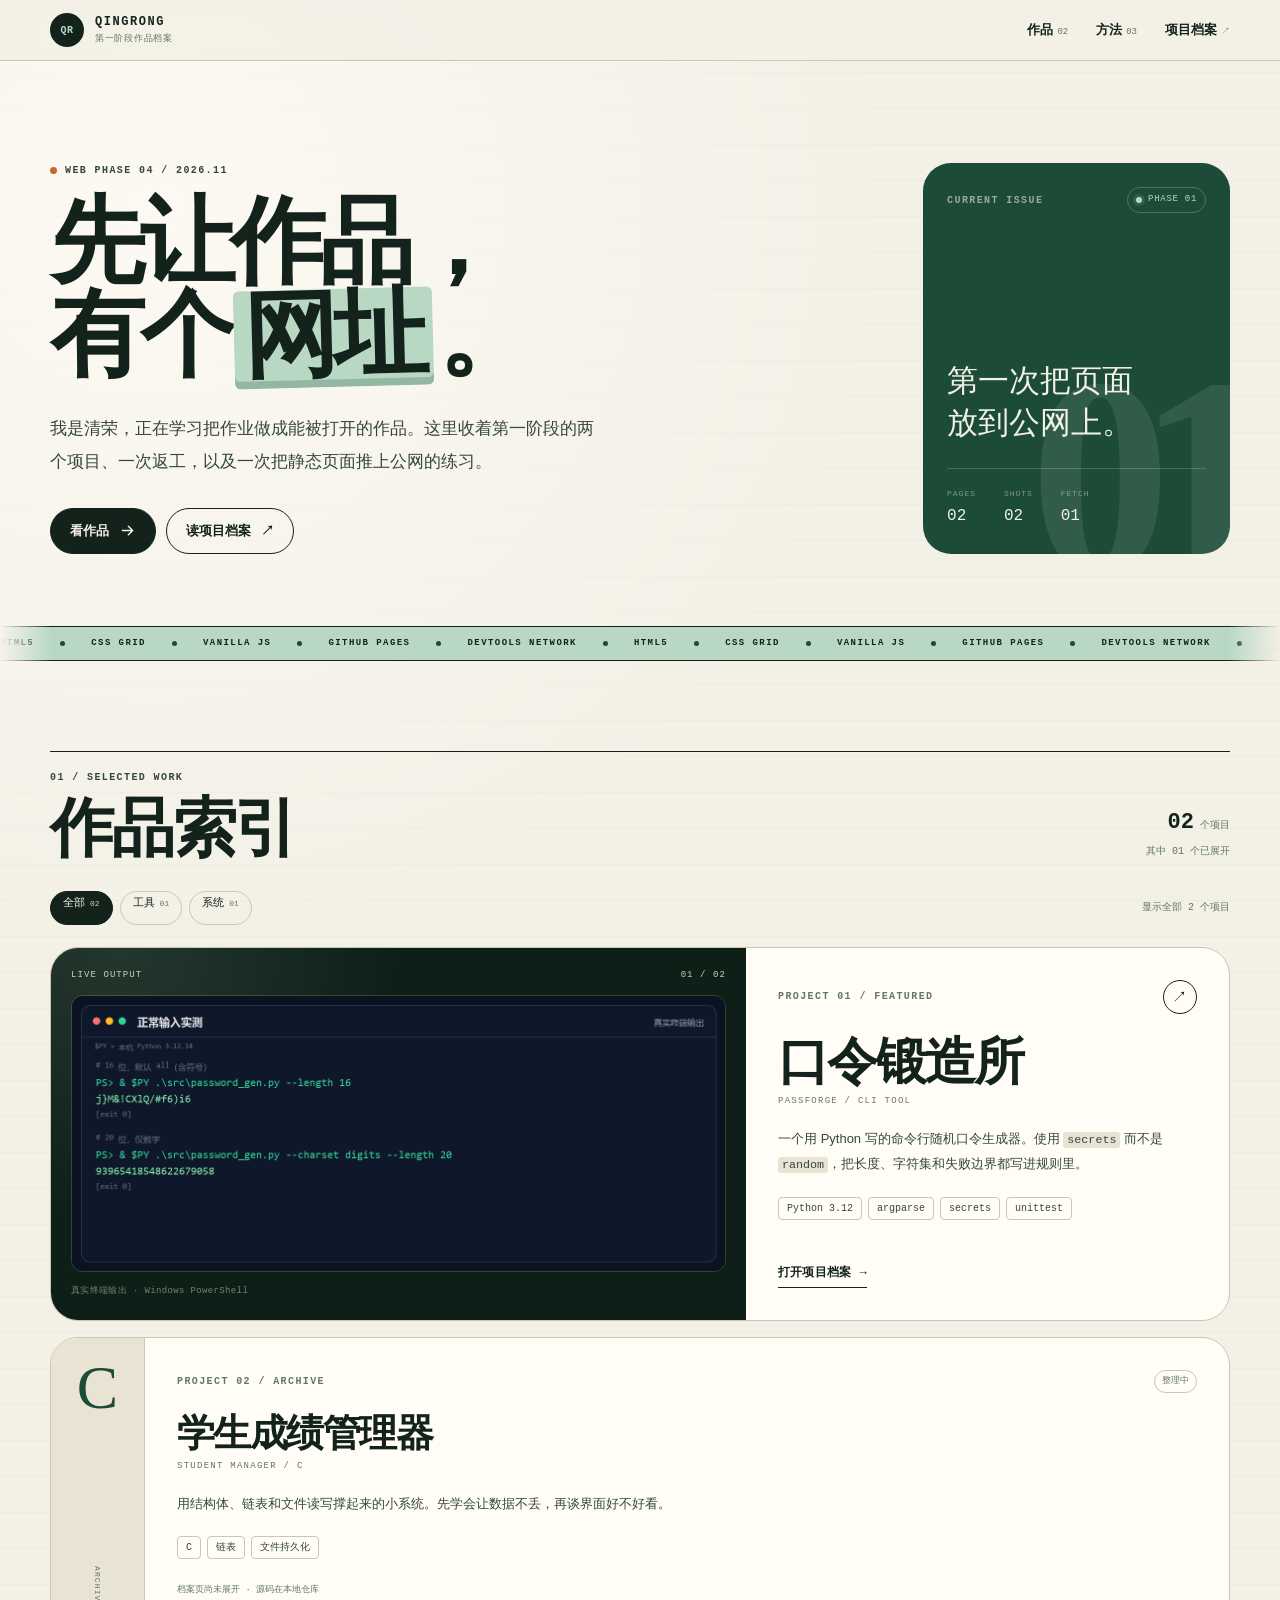
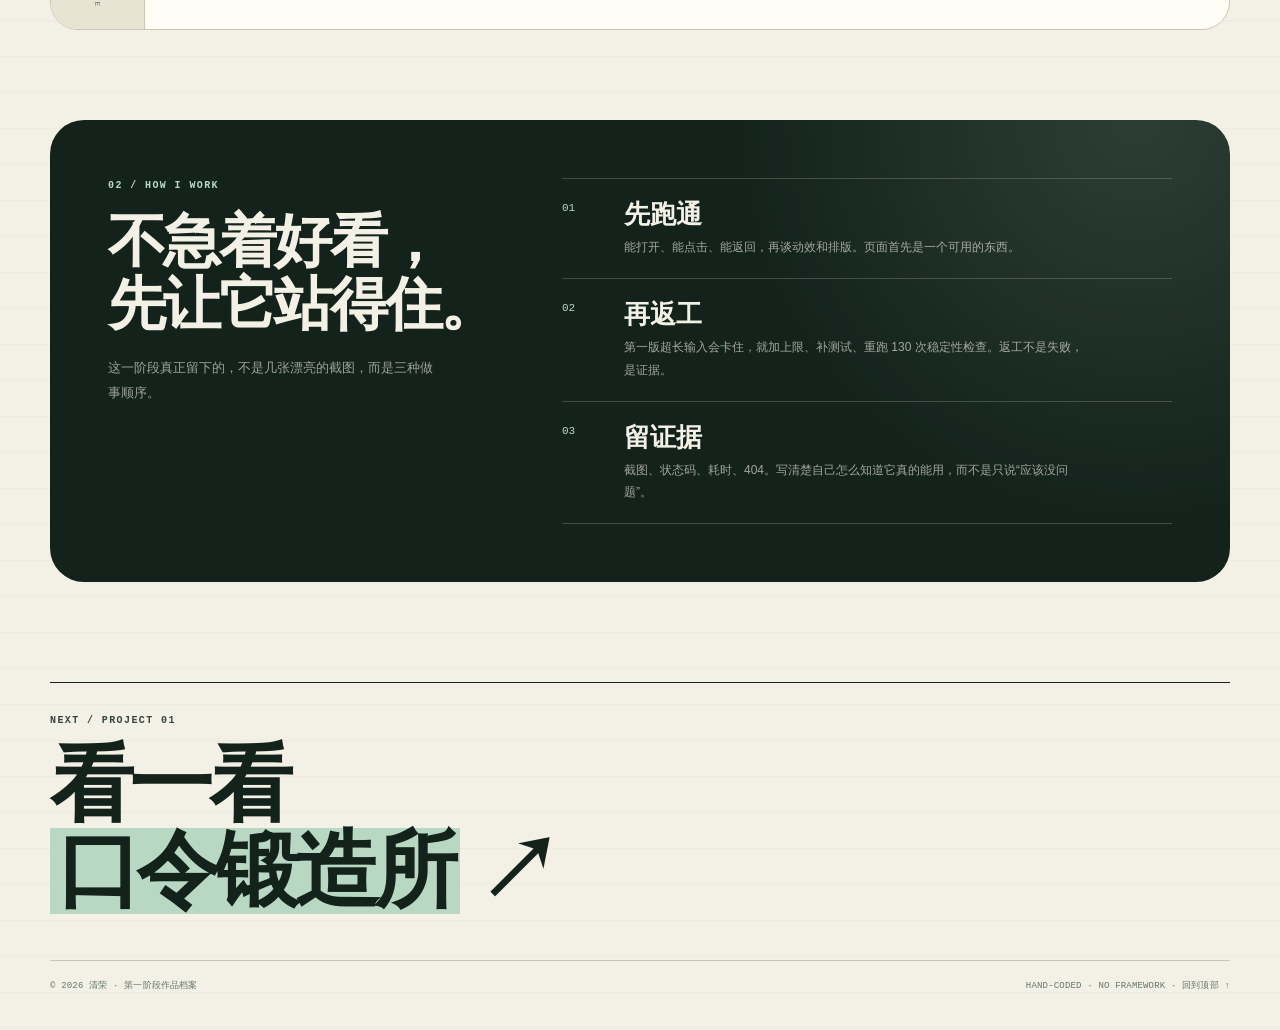
==== index.html @ 59e527c9 "feat: phase 04 static portfolio" ====
<!doctype html>
<html lang="zh-CN">
<head>
  <meta charset="utf-8">
  <meta name="viewport" content="width=device-width, initial-scale=1">
  <title>清荣 · 第一阶段作品档案</title>
  <meta name="description" content="清荣的第一阶段作品档案：命令行口令工具与 C 语言学生成绩管理器，以及一次把静态页面推上公网的练习。">
  <meta name="theme-color" content="#f3f0e6">
  <link rel="icon" href="assets/favicon.svg" type="image/svg+xml">
  <link rel="stylesheet" href="css/style.css">
</head>
<body>
  <a class="skip-link" href="#main">跳到主要内容</a>

  <header class="site-header">
    <div class="header-inner">
      <a class="brand" href="index.html" aria-label="清荣作品档案首页">
        <span class="brand__mark" aria-hidden="true">QR</span>
        <span class="brand__text">
          <strong>QINGRONG</strong>
          <small>第一阶段作品档案</small>
        </span>
      </a>
      <nav class="site-nav" aria-label="主导航">
        <a href="#work">作品 <span>02</span></a>
        <a href="#method">方法 <span>03</span></a>
        <a href="project.html">项目档案 <span aria-hidden="true">↗</span></a>
      </nav>
    </div>
  </header>

  <main id="main">
    <section class="hero" aria-labelledby="hero-title">
      <div class="hero__copy">
        <p class="kicker"><span class="kicker__dot" aria-hidden="true"></span>WEB PHASE 04 / 2026.11</p>
        <h1 id="hero-title">先让作品，<br>有个<span class="mark">网址</span>。</h1>
        <p class="hero__lede">我是清荣，正在学习把作业做成能被打开的作品。这里收着第一阶段的两个项目、一次返工，以及一次把静态页面推上公网的练习。</p>
        <div class="hero__actions">
          <a class="button button--primary" href="#work">
            看作品
            <svg viewBox="0 0 20 20" aria-hidden="true"><path d="M4 10h11M11 5l5 5-5 5"/></svg>
          </a>
          <a class="button button--ghost" href="project.html">读项目档案 <span aria-hidden="true">↗</span></a>
        </div>
      </div>

      <aside class="issue-card" aria-label="本期档案信息">
        <div class="issue-card__top">
          <span class="mono-label">CURRENT ISSUE</span>
          <span class="status-pill"><span class="status-pill__dot" aria-hidden="true"></span>PHASE 01</span>
        </div>
        <p class="issue-card__number" aria-hidden="true">01</p>
        <div class="issue-card__bottom">
          <p>第一次把页面<br>放到公网上。</p>
          <dl class="issue-card__meta">
            <div><dt>PAGES</dt><dd>02</dd></div>
            <div><dt>SHOTS</dt><dd>02</dd></div>
            <div><dt>FETCH</dt><dd>01</dd></div>
          </dl>
        </div>
      </aside>
    </section>

    <div class="ticker" aria-hidden="true">
      <div class="ticker__track">
        <span>HTML5</span><i></i><span>CSS GRID</span><i></i><span>VANILLA JS</span><i></i><span>GITHUB PAGES</span><i></i><span>DEVTOOLS NETWORK</span><i></i>
        <span>HTML5</span><i></i><span>CSS GRID</span><i></i><span>VANILLA JS</span><i></i><span>GITHUB PAGES</span><i></i><span>DEVTOOLS NETWORK</span><i></i>
      </div>
    </div>

    <section class="section work" id="work" aria-labelledby="work-title">
      <div class="section-head">
        <div>
          <p class="kicker">01 / SELECTED WORK</p>
          <h2 id="work-title">作品索引</h2>
        </div>
        <p class="section-head__note"><span data-visible-count>02</span> 个项目<br>其中 01 个已展开</p>
      </div>

      <div class="filter-bar" role="group" aria-label="按项目类型筛选">
        <button class="filter-btn" type="button" data-filter="all" aria-pressed="true">全部 <span>02</span></button>
        <button class="filter-btn" type="button" data-filter="tool" aria-pressed="false">工具 <span>01</span></button>
        <button class="filter-btn" type="button" data-filter="system" aria-pressed="false">系统 <span>01</span></button>
        <p class="filter-status" aria-live="polite" data-filter-status>显示全部 2 个项目</p>
      </div>

      <div class="work-grid" data-work-grid>
        <article class="project-card project-card--feature" data-category="tool">
          <div class="project-card__media">
            <div class="media-topline"><span>LIVE OUTPUT</span><span>01 / 02</span></div>
            <img src="assets/terminal-normal.png" width="1320" height="556" alt="口令锻造所的终端运行截图：生成 16 位含符号密码，以及 20 位纯数字密码。">
            <p class="media-caption">真实终端输出 · Windows PowerShell</p>
          </div>
          <div class="project-card__body">
            <div class="project-card__top">
              <span class="mono-label">PROJECT 01 / FEATURED</span>
              <span class="project-card__arrow" aria-hidden="true">↗</span>
            </div>
            <h3>口令锻造所</h3>
            <p class="project-card__en">PASSFORGE / CLI TOOL</p>
            <p class="project-card__desc">一个用 Python 写的命令行随机口令生成器。使用 <code>secrets</code> 而不是 <code>random</code>，把长度、字符集和失败边界都写进规则里。</p>
            <ul class="tag-list" aria-label="技术栈">
              <li>Python 3.12</li><li>argparse</li><li>secrets</li><li>unittest</li>
            </ul>
            <a class="text-link" href="project.html">打开项目档案 <span aria-hidden="true">→</span></a>
          </div>
        </article>

        <article class="project-card project-card--compact" data-category="system">
          <div class="compact-mark" aria-hidden="true"><span>C</span><small>ARCHIVE</small></div>
          <div class="project-card__body">
            <div class="project-card__top">
              <span class="mono-label">PROJECT 02 / ARCHIVE</span>
              <span class="project-card__status">整理中</span>
            </div>
            <h3>学生成绩管理器</h3>
            <p class="project-card__en">STUDENT MANAGER / C</p>
            <p class="project-card__desc">用结构体、链表和文件读写撑起来的小系统。先学会让数据不丢，再谈界面好不好看。</p>
            <ul class="tag-list" aria-label="技术栈">
              <li>C</li><li>链表</li><li>文件持久化</li>
            </ul>
            <p class="project-card__footnote">档案页尚未展开 · 源码在本地仓库</p>
          </div>
        </article>
      </div>
    </section>

    <section class="method" id="method" aria-labelledby="method-title">
      <div class="method__head">
        <p class="kicker kicker--light">02 / HOW I WORK</p>
        <h2 id="method-title">不急着好看，<br>先让它站得住。</h2>
        <p>这一阶段真正留下的，不是几张漂亮的截图，而是三种做事顺序。</p>
      </div>
      <ol class="method-list">
        <li>
          <span class="method-list__num">01</span>
          <div>
            <h3>先跑通</h3>
            <p>能打开、能点击、能返回，再谈动效和排版。页面首先是一个可用的东西。</p>
          </div>
        </li>
        <li>
          <span class="method-list__num">02</span>
          <div>
            <h3>再返工</h3>
            <p>第一版超长输入会卡住，就加上限、补测试、重跑 130 次稳定性检查。返工不是失败，是证据。</p>
          </div>
        </li>
        <li>
          <span class="method-list__num">03</span>
          <div>
            <h3>留证据</h3>
            <p>截图、状态码、耗时、404。写清楚自己怎么知道它真的能用，而不是只说“应该没问题”。</p>
          </div>
        </li>
      </ol>
    </section>
  </main>

  <footer class="site-footer">
    <div class="site-footer__cta">
      <p class="kicker">NEXT / PROJECT 01</p>
      <a href="project.html">看一看<br><span>口令锻造所</span> <span aria-hidden="true">↗</span></a>
    </div>
    <div class="site-footer__bottom">
      <p>© <span data-year>2026</span> 清荣 · 第一阶段作品档案</p>
      <p class="site-footer__meta">HAND-CODED · NO FRAMEWORK · <a href="#main">回到顶部 ↑</a></p>
    </div>
  </footer>

  <noscript>
    <p class="noscript-note">这个页面不需要 JavaScript 也能阅读；筛选和复制按钮需要开启 JavaScript。</p>
  </noscript>
  <script src="js/main.js" defer></script>
</body>
</html>
---- css/style.css ----
/* =========================================================
   QINGRONG / PHASE 01
   Hand-written CSS. No framework, no build step.
   ========================================================= */

:root {
  --paper: #f3f0e6;
  --paper-deep: #e8e3d2;
  --white: #fffdf6;
  --ink: #13231c;
  --ink-soft: #35473d;
  --muted: #63766a;
  --line: #cbc6b3;
  --line-dark: #9ea998;
  --green: #1c4b38;
  --mint: #b9d8c4;
  --mint-soft: #dceade;
  --orange: #c96535;
  --font-sans: "Microsoft YaHei", "PingFang SC", "Noto Sans SC", "Hiragino Sans GB", sans-serif;
  --font-serif: "Songti SC", "STSong", "Noto Serif SC", "SimSun", serif;
  --font-mono: "Cascadia Code", "SFMono-Regular", "Consolas", "Liberation Mono", monospace;
  --max: 1180px;
  --gutter: clamp(16px, 4vw, 28px);
  --radius-lg: 28px;
  --radius-md: 18px;
  --ease: cubic-bezier(.2, .7, .2, 1);
}

*,
*::before,
*::after {
  box-sizing: border-box;
}

html {
  scroll-behavior: smooth;
  scroll-padding-top: 90px;
}

body {
  margin: 0;
  background-color: var(--paper);
  background-image:
    radial-gradient(circle at 12% 8%, rgba(255, 253, 246, .72), transparent 28%),
    linear-gradient(rgba(19, 35, 28, .025) 1px, transparent 1px);
  background-size: auto, 100% 36px;
  color: var(--ink);
  font-family: var(--font-sans);
  font-size: 16px;
  line-height: 1.7;
  overflow-x: clip;
  -webkit-font-smoothing: antialiased;
}

body::selection {
  background: var(--mint);
  color: var(--ink);
}

::selection {
  background: var(--mint);
  color: var(--ink);
}

img {
  display: block;
  max-width: 100%;
  height: auto;
}

a {
  color: inherit;
}

button,
input {
  font: inherit;
}

button {
  color: inherit;
}

h1,
h2,
h3,
p {
  margin-top: 0;
}

code,
pre {
  font-family: var(--font-mono);
}

[hidden] {
  display: none !important;
}

:focus-visible {
  outline: 3px solid var(--orange);
  outline-offset: 3px;
}

.skip-link {
  position: fixed;
  top: 12px;
  left: 12px;
  z-index: 100;
  padding: 9px 14px;
  border-radius: 999px;
  background: var(--ink);
  color: var(--paper);
  font-family: var(--font-mono);
  font-size: 12px;
  text-decoration: none;
  transform: translateY(-160%);
  transition: transform .2s var(--ease);
}

.skip-link:focus {
  transform: translateY(0);
}

/* ---------- shared ---------- */

.kicker,
.mono-label {
  font-family: var(--font-mono);
  font-size: 10px;
  font-weight: 600;
  letter-spacing: .14em;
  line-height: 1.5;
  text-transform: uppercase;
}

.kicker {
  display: flex;
  align-items: center;
  gap: 8px;
  margin-bottom: 18px;
  color: var(--ink-soft);
}

.kicker__dot {
  width: 7px;
  height: 7px;
  flex: 0 0 auto;
  border-radius: 50%;
  background: var(--orange);
}

.kicker--light {
  color: var(--mint);
}

.mono-label {
  color: var(--muted);
}

.button {
  display: inline-flex;
  align-items: center;
  justify-content: center;
  gap: 10px;
  min-height: 46px;
  padding: 11px 19px;
  border: 1px solid var(--ink);
  border-radius: 999px;
  font-size: 13px;
  font-weight: 700;
  line-height: 1.2;
  text-decoration: none;
  transition: background .2s var(--ease), color .2s var(--ease), transform .2s var(--ease);
}

.button svg {
  width: 17px;
  height: 17px;
  fill: none;
  stroke: currentColor;
  stroke-width: 1.7;
  stroke-linecap: round;
  stroke-linejoin: round;
}

.button:hover {
  transform: translateY(-2px);
}

.button--primary {
  background: var(--ink);
  color: var(--paper);
}

.button--primary:hover {
  background: var(--mint);
  color: var(--ink);
}

.button--ghost {
  background: transparent;
}

.button--ghost:hover {
  background: var(--white);
}

.text-link {
  display: inline-flex;
  align-items: center;
  gap: 8px;
  width: fit-content;
  padding-bottom: 3px;
  border-bottom: 1px solid var(--ink);
  font-family: var(--font-mono);
  font-size: 12px;
  font-weight: 600;
  letter-spacing: .02em;
  text-decoration: none;
  transition: gap .2s var(--ease), color .2s var(--ease);
}

.text-link:hover {
  gap: 14px;
  color: var(--green);
}

.tag-list {
  display: flex;
  flex-wrap: wrap;
  gap: 6px;
  margin: 0;
  padding: 0;
  list-style: none;
}

.tag-list li {
  padding: 3px 8px;
  border: 1px solid var(--line);
  border-radius: 4px;
  color: var(--ink-soft);
  font-family: var(--font-mono);
  font-size: 10px;
  line-height: 1.5;
}

/* ---------- header ---------- */

.site-header {
  position: sticky;
  top: 0;
  z-index: 30;
  border-bottom: 1px solid var(--line);
  background: rgba(243, 240, 230, .9);
  -webkit-backdrop-filter: blur(14px);
  backdrop-filter: blur(14px);
}

.header-inner {
  display: flex;
  align-items: center;
  justify-content: space-between;
  gap: 24px;
  width: min(var(--max), calc(100% - var(--gutter) * 2));
  margin: 0 auto;
  padding: 13px 0;
}

.brand {
  display: inline-flex;
  align-items: center;
  gap: 11px;
  text-decoration: none;
  white-space: nowrap;
}

.brand__mark {
  display: grid;
  width: 34px;
  height: 34px;
  place-items: center;
  border-radius: 50%;
  background: var(--ink);
  color: var(--mint);
  font-family: var(--font-mono);
  font-size: 10px;
  font-weight: 700;
  letter-spacing: .04em;
}

.brand__text {
  display: flex;
  flex-direction: column;
  line-height: 1.1;
}

.brand__text strong {
  font-family: var(--font-mono);
  font-size: 12px;
  letter-spacing: .13em;
}

.brand__text small {
  margin-top: 4px;
  color: var(--muted);
  font-size: 9px;
  letter-spacing: .08em;
}

.site-nav {
  display: flex;
  align-items: center;
  gap: clamp(12px, 2.2vw, 28px);
}

.site-nav a {
  display: inline-flex;
  align-items: baseline;
  gap: 4px;
  padding: 5px 0;
  font-size: 13px;
  font-weight: 600;
  text-decoration: none;
  white-space: nowrap;
}

.site-nav a span {
  color: var(--muted);
  font-family: var(--font-mono);
  font-size: 9px;
  font-weight: 400;
}

.site-nav a:hover {
  color: var(--green);
  text-decoration: underline;
  text-underline-offset: 4px;
}

/* ---------- hero ---------- */

.hero {
  display: grid;
  grid-template-columns: minmax(0, 1.45fr) minmax(280px, .55fr);
  gap: clamp(30px, 5vw, 68px);
  align-items: stretch;
  width: min(var(--max), calc(100% - var(--gutter) * 2));
  margin: 0 auto;
  padding: clamp(52px, 8vw, 104px) 0 clamp(44px, 6vw, 72px);
}

.hero__copy {
  display: flex;
  flex-direction: column;
  align-items: flex-start;
  justify-content: center;
}

.hero h1 {
  max-width: 760px;
  margin-bottom: 24px;
  font-family: var(--font-serif);
  font-size: clamp(48px, 7.4vw, 98px);
  font-weight: 600;
  letter-spacing: -.055em;
  line-height: .98;
}

.hero h1 .mark {
  display: inline-block;
  margin: 0 .05em;
  padding: 0 .1em .06em;
  border-radius: .06em;
  background: var(--mint);
  box-shadow: inset 0 -.08em 0 rgba(28, 75, 56, .24);
  transform: rotate(-1.5deg);
}

.hero__lede {
  max-width: 560px;
  margin-bottom: 30px;
  color: var(--ink-soft);
  font-size: clamp(14px, 1.4vw, 17px);
  line-height: 1.95;
}

.hero__actions {
  display: flex;
  flex-wrap: wrap;
  gap: 10px;
}

.issue-card {
  position: relative;
  display: flex;
  min-height: 360px;
  flex-direction: column;
  justify-content: space-between;
  overflow: hidden;
  padding: 24px;
  border-radius: var(--radius-lg);
  background: var(--green);
  color: var(--paper);
}

.issue-card__top {
  position: relative;
  z-index: 1;
  display: flex;
  align-items: center;
  justify-content: space-between;
  gap: 10px;
}

.issue-card .mono-label {
  color: rgba(243, 240, 230, .58);
}

.status-pill {
  display: inline-flex;
  align-items: center;
  gap: 6px;
  padding: 4px 8px;
  border: 1px solid rgba(243, 240, 230, .24);
  border-radius: 999px;
  color: var(--mint);
  font-family: var(--font-mono);
  font-size: 9px;
  letter-spacing: .08em;
}

.status-pill__dot,
.build-status__dot {
  width: 6px;
  height: 6px;
  border-radius: 50%;
  background: var(--mint);
  box-shadow: 0 0 0 3px rgba(185, 216, 196, .14);
}

.issue-card__number {
  position: absolute;
  right: -14px;
  bottom: -35px;
  margin: 0;
  color: rgba(243, 240, 230, .1);
  font-family: var(--font-serif);
  font-size: clamp(190px, 22vw, 290px);
  font-weight: 700;
  letter-spacing: -.12em;
  line-height: .8;
  pointer-events: none;
  user-select: none;
}

.issue-card__bottom {
  position: relative;
  z-index: 1;
}

.issue-card__bottom > p {
  margin-bottom: 24px;
  font-family: var(--font-serif);
  font-size: clamp(25px, 2.4vw, 32px);
  line-height: 1.35;
}

.issue-card__meta {
  display: flex;
  gap: 28px;
  margin: 0;
  padding-top: 18px;
  border-top: 1px solid rgba(243, 240, 230, .2);
}

.issue-card__meta div {
  display: flex;
  flex-direction: column;
  gap: 2px;
}

.issue-card__meta dt {
  color: rgba(243, 240, 230, .46);
  font-family: var(--font-mono);
  font-size: 8px;
  letter-spacing: .12em;
}

.issue-card__meta dd {
  margin: 0;
  font-family: var(--font-mono);
  font-size: 16px;
}

/* ---------- ticker ---------- */

.ticker {
  overflow: hidden;
  border-top: 1px solid var(--ink);
  border-bottom: 1px solid var(--ink);
  background: var(--mint);
  -webkit-mask-image: linear-gradient(to right, transparent 0, #000 4%, #000 96%, transparent 100%);
  mask-image: linear-gradient(to right, transparent 0, #000 4%, #000 96%, transparent 100%);
}

.ticker__track {
  display: flex;
  width: max-content;
  align-items: center;
  gap: 26px;
  padding: 9px 0;
  animation: ticker 32s linear infinite;
}

.ticker__track span {
  font-family: var(--font-mono);
  font-size: 9px;
  font-weight: 700;
  letter-spacing: .16em;
}

.ticker__track i {
  width: 5px;
  height: 5px;
  border-radius: 50%;
  background: var(--green);
}

@keyframes ticker {
  to { transform: translateX(-50%); }
}

/* ---------- sections ---------- */

.section {
  width: min(var(--max), calc(100% - var(--gutter) * 2));
  margin: 0 auto;
  padding: clamp(58px, 7vw, 94px) 0;
}

.section-head {
  display: flex;
  align-items: flex-end;
  justify-content: space-between;
  gap: 30px;
  margin-bottom: 30px;
  padding-top: 18px;
  border-top: 1px solid var(--ink);
}

.section-head .kicker {
  margin-bottom: 12px;
}

.section-head h2 {
  margin: 0;
  font-family: var(--font-serif);
  font-size: clamp(38px, 5vw, 64px);
  font-weight: 600;
  letter-spacing: -.04em;
  line-height: 1;
}

.section-head__note {
  margin: 0;
  color: var(--muted);
  font-family: var(--font-mono);
  font-size: 10px;
  line-height: 1.8;
  text-align: right;
}

.section-head__note span {
  color: var(--ink);
  font-size: 22px;
  font-weight: 700;
}

.filter-bar {
  display: flex;
  align-items: center;
  gap: 7px;
  margin-bottom: 22px;
}

.filter-btn {
  display: inline-flex;
  align-items: baseline;
  gap: 5px;
  min-height: 34px;
  padding: 6px 12px;
  border: 1px solid var(--line);
  border-radius: 999px;
  background: transparent;
  font-family: var(--font-mono);
  font-size: 11px;
  line-height: 1;
  cursor: pointer;
  transition: background .18s var(--ease), color .18s var(--ease), border-color .18s var(--ease);
}

.filter-btn span {
  color: var(--muted);
  font-size: 8px;
}

.filter-btn:hover {
  border-color: var(--ink);
}

.filter-btn[aria-pressed="true"] {
  border-color: var(--ink);
  background: var(--ink);
  color: var(--paper);
}

.filter-btn[aria-pressed="true"] span {
  color: var(--mint);
}

.filter-status {
  margin: 0 0 0 auto;
  color: var(--muted);
  font-family: var(--font-mono);
  font-size: 10px;
}

.work-grid {
  display: grid;
  grid-template-columns: minmax(0, 1fr);
  gap: 16px;
}

.project-card {
  min-width: 0;
  overflow: hidden;
  border: 1px solid var(--line);
  border-radius: var(--radius-lg);
  background: var(--white);
}

.project-card--feature {
  display: grid;
  grid-column: 1 / -1;
  grid-template-columns: minmax(0, 1.18fr) minmax(0, .82fr);
}

.project-card__media {
  display: flex;
  min-width: 0;
  flex-direction: column;
  gap: 12px;
  padding: 20px;
  background:
    radial-gradient(circle at 10% 0, rgba(185, 216, 196, .13), transparent 38%),
    #0e1f18;
  color: var(--mint);
}

.media-topline {
  display: flex;
  justify-content: space-between;
  gap: 10px;
  font-family: var(--font-mono);
  font-size: 9px;
  letter-spacing: .12em;
}

.project-card__media img {
  width: 100%;
  margin: auto 0;
  border: 1px solid rgba(185, 216, 196, .2);
  border-radius: 12px;
  transition: transform .35s var(--ease);
}

.project-card--feature:hover .project-card__media img {
  transform: scale(1.012);
}

.media-caption {
  margin: 0;
  color: rgba(185, 216, 196, .55);
  font-family: var(--font-mono);
  font-size: 9px;
  letter-spacing: .04em;
}

.project-card__body {
  display: flex;
  min-width: 0;
  flex-direction: column;
  align-items: flex-start;
  padding: clamp(22px, 3vw, 32px);
}

.project-card__top {
  display: flex;
  width: 100%;
  align-items: center;
  justify-content: space-between;
  gap: 12px;
  margin-bottom: 20px;
}

.project-card__arrow {
  display: grid;
  width: 34px;
  height: 34px;
  flex: 0 0 auto;
  place-items: center;
  border: 1px solid var(--ink);
  border-radius: 50%;
  font-size: 15px;
  transition: background .2s var(--ease), transform .2s var(--ease);
}

.project-card--feature:hover .project-card__arrow {
  background: var(--mint);
  transform: rotate(8deg);
}

.project-card h3 {
  margin-bottom: 4px;
  font-family: var(--font-serif);
  font-size: clamp(34px, 4vw, 52px);
  font-weight: 600;
  letter-spacing: -.04em;
  line-height: 1.1;
}

.project-card__en {
  margin-bottom: 18px;
  color: var(--muted);
  font-family: var(--font-mono);
  font-size: 9px;
  letter-spacing: .14em;
}

.project-card__desc {
  margin-bottom: 20px;
  color: var(--ink-soft);
  font-size: 13px;
  line-height: 1.85;
}

.project-card__desc code {
  padding: 1px 4px;
  border-radius: 3px;
  background: var(--paper-deep);
  font-size: .9em;
}

.project-card .tag-list {
  margin-bottom: 24px;
}

.project-card .text-link {
  margin-top: auto;
}

.project-card__status {
  padding: 3px 7px;
  border: 1px solid var(--line);
  border-radius: 999px;
  color: var(--muted);
  font-family: var(--font-mono);
  font-size: 9px;
}

.project-card--compact {
  display: grid;
  grid-template-columns: 94px minmax(0, 1fr);
  min-height: 290px;
}

.compact-mark {
  display: flex;
  flex-direction: column;
  align-items: center;
  justify-content: space-between;
  padding: 22px 12px;
  background: var(--paper-deep);
  border-right: 1px solid var(--line);
}

.compact-mark span {
  color: var(--green);
  font-family: var(--font-serif);
  font-size: 62px;
  line-height: .9;
}

.compact-mark small {
  color: var(--muted);
  font-family: var(--font-mono);
  font-size: 8px;
  letter-spacing: .14em;
  writing-mode: vertical-rl;
}

.project-card--compact h3 {
  font-size: clamp(28px, 3vw, 38px);
}

.project-card__footnote {
  margin: auto 0 0;
  color: var(--muted);
  font-family: var(--font-mono);
  font-size: 9px;
  line-height: 1.6;
}

/* ---------- method ---------- */

.method {
  display: grid;
  grid-template-columns: minmax(0, .78fr) minmax(0, 1.22fr);
  gap: clamp(30px, 5vw, 72px);
  width: min(var(--max), calc(100% - var(--gutter) * 2));
  margin: 0 auto clamp(64px, 8vw, 100px);
  padding: clamp(28px, 5vw, 58px);
  border-radius: 34px;
  background:
    radial-gradient(circle at 92% 0, rgba(185, 216, 196, .15), transparent 34%),
    var(--ink);
  color: var(--paper);
}

.method__head h2 {
  margin-bottom: 20px;
  font-family: var(--font-serif);
  font-size: clamp(38px, 4.6vw, 58px);
  font-weight: 600;
  letter-spacing: -.045em;
  line-height: 1.08;
}

.method__head > p:last-child {
  max-width: 330px;
  margin-bottom: 0;
  color: rgba(243, 240, 230, .62);
  font-size: 13px;
  line-height: 1.9;
}

.method-list {
  margin: 0;
  padding: 0;
  border-top: 1px solid rgba(243, 240, 230, .2);
  list-style: none;
}

.method-list li {
  display: grid;
  grid-template-columns: 48px minmax(0, 1fr);
  gap: 14px;
  padding: 20px 0;
  border-bottom: 1px solid rgba(243, 240, 230, .2);
}

.method-list__num {
  color: var(--mint);
  font-family: var(--font-mono);
  font-size: 11px;
}

.method-list h3 {
  margin-bottom: 6px;
  font-family: var(--font-serif);
  font-size: 26px;
  font-weight: 600;
  line-height: 1.2;
}

.method-list p {
  max-width: 460px;
  margin: 0;
  color: rgba(243, 240, 230, .64);
  font-size: 12px;
  line-height: 1.85;
}

/* ---------- footer ---------- */

.site-footer {
  width: min(var(--max), calc(100% - var(--gutter) * 2));
  margin: 0 auto;
  padding: 0 0 36px;
}

.site-footer__cta {
  padding: 30px 0 46px;
  border-top: 1px solid var(--ink);
}

.site-footer__cta .kicker {
  margin-bottom: 14px;
}

.site-footer__cta > a {
  display: block;
  width: fit-content;
  max-width: 100%;
  font-family: var(--font-serif);
  font-size: clamp(40px, 7vw, 84px);
  font-weight: 600;
  letter-spacing: -.055em;
  line-height: 1.02;
  text-decoration: none;
}

.site-footer__cta > a span:first-of-type {
  display: inline-block;
  padding: 0 .08em;
  background: var(--mint);
  transition: background .2s var(--ease);
}

.site-footer__cta > a:hover span:first-of-type {
  background: var(--orange);
  color: var(--white);
}

.site-footer__bottom {
  display: flex;
  align-items: flex-end;
  justify-content: space-between;
  gap: 20px;
  padding-top: 18px;
  border-top: 1px solid var(--line);
  color: var(--muted);
  font-family: var(--font-mono);
  font-size: 9px;
  letter-spacing: .02em;
}

.site-footer__bottom p {
  margin: 0;
}

.site-footer__bottom a {
  text-decoration: none;
}

.site-footer__bottom a:hover {
  color: var(--ink);
  text-decoration: underline;
}

.noscript-note {
  position: fixed;
  right: 14px;
  bottom: 14px;
  left: 14px;
  z-index: 40;
  width: fit-content;
  max-width: calc(100% - 28px);
  margin: 0 auto;
  padding: 8px 14px;
  border-radius: 999px;
  background: var(--ink);
  color: var(--paper);
  font-family: var(--font-mono);
  font-size: 10px;
  text-align: center;
}

/* =========================================================
   PROJECT PAGE
   ========================================================= */

.project-shell {
  width: min(var(--max), calc(100% - var(--gutter) * 2));
  margin: 0 auto;
}

.breadcrumb {
  display: flex;
  flex-wrap: wrap;
  gap: 8px;
  padding: 24px 0 0;
  color: var(--muted);
  font-family: var(--font-mono);
  font-size: 10px;
}

.breadcrumb a {
  text-decoration: none;
}

.breadcrumb a:hover {
  color: var(--ink);
  text-decoration: underline;
}

.breadcrumb [aria-current="page"] {
  color: var(--ink);
}

.project-hero {
  display: grid;
  grid-template-columns: minmax(0, 1.45fr) minmax(260px, .55fr);
  gap: clamp(30px, 5vw, 64px);
  align-items: end;
  padding: clamp(38px, 6vw, 76px) 0 clamp(38px, 5vw, 58px);
}

.project-hero h1 {
  margin: 0;
  font-family: var(--font-serif);
  font-size: clamp(72px, 9.6vw, 126px);
  font-weight: 600;
  letter-spacing: -.06em;
  line-height: 1.04;
}

.project-hero__en {
  margin: 18px 0 22px;
  color: var(--muted);
  font-family: var(--font-mono);
  font-size: 10px;
  font-weight: 600;
  letter-spacing: .4em;
}

.project-hero__lede {
  max-width: 580px;
  margin-bottom: 0;
  color: var(--ink-soft);
  font-size: clamp(14px, 1.4vw, 17px);
  line-height: 1.95;
}

.project-hero__aside {
  padding: 22px 0 2px;
  border-top: 1px solid var(--ink);
}

.build-status {
  display: flex;
  align-items: center;
  gap: 9px;
  margin-bottom: 22px;
  color: var(--ink-soft);
  font-family: var(--font-mono);
  font-size: 10px;
}

.build-status__dot {
  background: var(--muted);
  box-shadow: none;
}

.build-status[data-state="online"] .build-status__dot {
  background: var(--green);
  box-shadow: 0 0 0 3px rgba(28, 75, 56, .12);
}

.build-status[data-state="error"] .build-status__dot {
  background: var(--orange);
  box-shadow: none;
}

.project-facts,
.side-facts {
  margin: 0 0 22px;
}

.project-facts div,
.side-facts div {
  display: flex;
  align-items: baseline;
  justify-content: space-between;
  gap: 16px;
  padding: 9px 0;
  border-bottom: 1px solid var(--line);
}

.project-facts dt,
.side-facts dt {
  color: var(--muted);
  font-family: var(--font-mono);
  font-size: 9px;
  letter-spacing: .04em;
}

.project-facts dd,
.side-facts dd {
  margin: 0;
  font-size: 11px;
  text-align: right;
}

.status-ink {
  color: var(--green);
  font-weight: 700;
}

.hero-shot {
  margin: 0 0 clamp(48px, 6vw, 76px);
}

.hero-shot__frame {
  overflow: hidden;
  padding: 10px;
  border-radius: 22px;
  background: #0e1f18;
  box-shadow: 0 24px 60px rgba(19, 35, 28, .14);
}

.hero-shot__bar {
  display: flex;
  align-items: center;
  justify-content: space-between;
  gap: 14px;
  padding: 2px 5px 10px;
  color: rgba(185, 216, 196, .54);
  font-family: var(--font-mono);
  font-size: 8px;
  letter-spacing: .06em;
}

.hero-shot__lights {
  display: flex;
  gap: 5px;
}

.hero-shot__lights i {
  width: 7px;
  height: 7px;
  border-radius: 50%;
  background: rgba(185, 216, 196, .3);
}

.hero-shot__lights i:first-child {
  background: #d97a55;
}

.hero-shot__lights i:nth-child(2) {
  background: #d8b568;
}

.hero-shot__lights i:last-child {
  background: #73b28c;
}

.hero-shot iframe,
.hero-shot img {
  width: 100%;
  border-radius: 12px;
}

.hero-shot figcaption {
  display: flex;
  gap: 10px;
  margin-top: 12px;
  color: var(--muted);
  font-family: var(--font-mono);
  font-size: 9px;
  line-height: 1.7;
}

.hero-shot figcaption span,
.shot-card figcaption span {
  flex: 0 0 auto;
  color: var(--ink);
  font-weight: 700;
}

.project-layout {
  display: grid;
  grid-template-columns: minmax(0, 1fr) 288px;
  gap: clamp(36px, 6vw, 76px);
  align-items: start;
}

.project-content {
  min-width: 0;
}

.content-section {
  padding: 38px 0 46px;
  border-top: 1px solid var(--ink);
}

.content-section:first-child {
  padding-top: 0;
  border-top: 0;
}

.content-label {
  display: flex;
  align-items: center;
  gap: 9px;
  margin-bottom: 18px;
  color: var(--muted);
  font-family: var(--font-mono);
  font-size: 9px;
  letter-spacing: .1em;
  text-transform: uppercase;
}

.content-label span {
  color: var(--orange);
  font-weight: 700;
}

.content-section h2 {
  max-width: 720px;
  margin-bottom: 24px;
  font-family: var(--font-serif);
  font-size: clamp(34px, 4vw, 52px);
  font-weight: 600;
  letter-spacing: -.045em;
  line-height: 1.08;
}

.content-section > p {
  max-width: 710px;
  color: var(--ink-soft);
  font-size: 14px;
  line-height: 1.95;
}

.content-section > p code,
.feature code,
.note code,
.side-card code {
  padding: 1px 4px;
  border-radius: 3px;
  background: var(--paper-deep);
  font-size: .9em;
  overflow-wrap: anywhere;
  word-break: break-word;
}

.lead {
  color: var(--ink) !important;
  font-size: clamp(16px, 1.6vw, 19px) !important;
  line-height: 1.95 !important;
}

.dropcap {
  float: left;
  margin: 7px 10px 0 0;
  color: var(--green);
  font-family: var(--font-serif);
  font-size: 72px;
  line-height: .72;
}

blockquote {
  max-width: 650px;
  margin: 32px 0 8px;
  padding: 4px 0 4px 22px;
  border-left: 3px solid var(--orange);
}

blockquote p {
  margin-bottom: 8px;
  font-family: var(--font-serif);
  font-size: clamp(23px, 2.6vw, 31px);
  font-weight: 600;
  letter-spacing: -.02em;
  line-height: 1.5;
}

blockquote cite {
  color: var(--muted);
  font-family: var(--font-mono);
  font-size: 9px;
  font-style: normal;
}

.feature-grid {
  display: grid;
  grid-template-columns: repeat(3, minmax(0, 1fr));
  gap: 14px;
}

.feature {
  min-width: 0;
  padding: 16px 0 0;
  border-top: 1px solid var(--line);
}

.feature__num {
  display: block;
  margin-bottom: 14px;
  color: var(--orange);
  font-family: var(--font-mono);
  font-size: 10px;
  font-weight: 700;
}

.feature h3 {
  margin-bottom: 8px;
  font-family: var(--font-serif);
  font-size: 24px;
  font-weight: 600;
  line-height: 1.2;
}

.feature p {
  margin: 0;
  color: var(--muted);
  font-size: 12px;
  line-height: 1.85;
}

.steps {
  margin: 0;
  padding: 0;
  list-style: none;
}

.step {
  padding: 20px 0 24px;
  border-top: 1px solid var(--line);
}

.step__head {
  display: grid;
  grid-template-columns: 42px minmax(0, 1fr);
  gap: 12px;
  margin-bottom: 12px;
}

.step__num {
  color: var(--orange);
  font-family: var(--font-mono);
  font-size: 10px;
  font-weight: 700;
}

.step h3 {
  margin-bottom: 4px;
  font-size: 14px;
}

.step p {
  margin: 0;
  color: var(--muted);
  font-size: 11px;
  line-height: 1.8;
}

.command {
  display: flex;
  align-items: center;
  gap: 12px;
  min-width: 0;
  padding: 12px 12px 12px 15px;
  border-radius: 10px;
  background: var(--ink);
  color: var(--mint);
}

.command code {
  min-width: 0;
  overflow-x: auto;
  font-size: 11px;
  line-height: 1.7;
  scrollbar-width: thin;
}

.copy-btn {
  flex: 0 0 auto;
  padding: 5px 9px;
  border: 1px solid rgba(185, 216, 196, .3);
  border-radius: 5px;
  background: transparent;
  color: var(--mint);
  font-family: var(--font-mono);
  font-size: 9px;
  cursor: pointer;
  transition: background .15s var(--ease), color .15s var(--ease);
}

.copy-btn:hover,
.copy-btn.is-copied {
  background: var(--mint);
  color: var(--ink);
}

.note {
  margin: 18px 0 0;
  color: var(--muted);
  font-family: var(--font-mono);
  font-size: 9px;
  line-height: 1.8;
}

.shot-grid {
  display: grid;
  grid-template-columns: minmax(0, 1fr);
  gap: 18px;
}

.shot-card {
  margin: 0;
  overflow: hidden;
  border: 1px solid var(--line);
  border-radius: 14px;
  background: var(--white);
}

.shot-card img {
  width: 100%;
  border-bottom: 1px solid var(--line);
  background: #0e1f18;
}

.shot-card figcaption {
  display: flex;
  gap: 8px;
  padding: 10px 12px;
  color: var(--muted);
  font-family: var(--font-mono);
  font-size: 9px;
}

.code-block {
  overflow-x: auto;
  margin: 22px 0;
  padding: 22px;
  border-radius: 14px;
  background: #0e1f18;
  color: #d9e8dc;
  font-size: 12px;
  line-height: 1.85;
  tab-size: 4;
}

.source-actions {
  display: flex;
  flex-wrap: wrap;
  gap: 9px;
  margin-top: 22px;
}

.source-actions .button {
  min-height: 42px;
  font-size: 12px;
}

.project-side {
  position: sticky;
  top: 90px;
  display: grid;
  gap: 14px;
}

.side-card {
  padding: 20px;
  border: 1px solid var(--line);
  border-radius: 18px;
  background: rgba(255, 253, 246, .55);
}

.side-card .mono-label {
  margin-bottom: 14px;
}

.side-facts {
  margin-bottom: 0;
}

.side-card > p:not(.mono-label) {
  margin-bottom: 18px;
  color: var(--ink-soft);
  font-size: 11px;
  line-height: 1.85;
}

.side-card--mint {
  background: var(--mint-soft);
  border-color: #b6cbbd;
}

.project-next {
  display: flex;
  align-items: flex-end;
  justify-content: space-between;
  gap: 24px;
  margin: 24px 0 70px;
  padding: 24px 0;
  border-top: 2px solid var(--ink);
  border-bottom: 1px solid var(--line);
}

.project-next > a {
  display: flex;
  flex-direction: column;
  gap: 4px;
  text-align: right;
  text-decoration: none;
}

.project-next span {
  color: var(--muted);
  font-family: var(--font-mono);
  font-size: 9px;
  letter-spacing: .08em;
}

.project-next strong {
  font-family: var(--font-serif);
  font-size: clamp(24px, 3vw, 38px);
  font-weight: 600;
  letter-spacing: -.03em;
  line-height: 1.2;
}

.project-next a:hover strong {
  text-decoration: underline;
  text-underline-offset: 5px;
}

.project-page .site-footer__cta {
  display: none;
}

/* =========================================================
   404
   ========================================================= */

.not-found-page {
  background:
    radial-gradient(circle at 80% 20%, rgba(185, 216, 196, .42), transparent 30%),
    var(--paper);
}

.not-found {
  width: min(900px, calc(100% - var(--gutter) * 2));
  margin: 0 auto;
  padding: clamp(50px, 12vh, 130px) 0 70px;
}

.not-found__code {
  margin: 0 0 4px;
  color: var(--green);
  font-family: var(--font-mono);
  font-size: clamp(100px, 22vw, 230px);
  font-weight: 700;
  letter-spacing: -.09em;
  line-height: .8;
  opacity: .16;
}

.not-found h1 {
  margin: 0 0 22px;
  font-family: var(--font-serif);
  font-size: clamp(44px, 7vw, 82px);
  font-weight: 600;
  letter-spacing: -.055em;
  line-height: 1.03;
}

.not-found__lede {
  max-width: 520px;
  margin-bottom: 30px;
  color: var(--ink-soft);
  font-size: 14px;
  line-height: 1.95;
}

.not-found__actions {
  display: flex;
  flex-wrap: wrap;
  gap: 10px;
  margin-bottom: 56px;
}

.not-found__meta {
  padding-top: 14px;
  border-top: 1px solid var(--line);
  color: var(--muted);
  font-family: var(--font-mono);
  font-size: 9px;
  word-break: break-all;
}

/* =========================================================
   RESPONSIVE
   ========================================================= */

@media (max-width: 1000px) {
  .hero,
  .project-hero {
    grid-template-columns: minmax(0, 1fr);
  }

  .issue-card {
    min-height: 270px;
  }

  .project-hero__aside {
    max-width: 540px;
  }

  .project-layout {
    grid-template-columns: minmax(0, 1fr);
  }

  .project-side {
    position: static;
    grid-row: 2;
    grid-template-columns: repeat(2, minmax(0, 1fr));
  }

  .project-card--feature {
    grid-template-columns: minmax(0, 1fr);
  }

  .project-card__media img {
    max-height: 320px;
    object-fit: contain;
    object-position: left top;
  }

  .method {
    grid-template-columns: minmax(0, 1fr);
  }

  .method__head > p:last-child {
    max-width: 560px;
  }
}

@media (max-width: 760px) {
  .work-grid {
    grid-template-columns: minmax(0, 1fr);
  }

  .project-card--compact {
    min-height: 0;
  }

  .feature-grid {
    grid-template-columns: minmax(0, 1fr);
    gap: 20px;
  }

  .feature {
    display: grid;
    grid-template-columns: 30px minmax(0, 1fr);
    column-gap: 10px;
  }

  .feature__num {
    grid-row: 1 / 3;
    margin: 2px 0 0;
  }

  .feature h3,
  .feature p {
    grid-column: 2;
  }

  .project-side {
    grid-template-columns: minmax(0, 1fr);
  }

  .project-next {
    align-items: flex-start;
    flex-direction: column;
  }

  .project-next > a {
    text-align: left;
  }
}

@media (max-width: 600px) {
  :root {
    --gutter: 16px;
  }

  html {
    scroll-padding-top: 74px;
  }

  .header-inner {
    gap: 10px;
    padding: 10px 0;
  }

  .brand {
    gap: 8px;
  }

  .brand__mark {
    width: 30px;
    height: 30px;
    font-size: 9px;
  }

  .brand__text strong {
    font-size: 10px;
  }

  .brand__text small {
    display: none;
  }

  .site-nav {
    gap: 11px;
  }

  .site-nav a {
    gap: 0;
    font-size: 12px;
  }

  .site-nav a span {
    display: none;
  }

  .hero {
    padding-top: 44px;
    gap: 30px;
  }

  .hero h1 {
    margin-bottom: 19px;
    font-size: clamp(44px, 12.4vw, 58px);
    line-height: 1.04;
  }

  .hero__lede {
    margin-bottom: 24px;
    font-size: 14px;
    line-height: 1.9;
  }

  .button {
    min-height: 44px;
    padding: 10px 16px;
    font-size: 12px;
  }

  .issue-card {
    min-height: 230px;
    padding: 20px;
    border-radius: 22px;
  }

  .issue-card__bottom > p {
    margin-bottom: 16px;
    font-size: 24px;
  }

  .issue-card__meta {
    gap: 22px;
    padding-top: 13px;
  }

  .issue-card__number {
    right: -4px;
    bottom: -24px;
    font-size: 190px;
  }

  .ticker__track {
    gap: 20px;
    animation-duration: 24s;
  }

  .section-head {
    align-items: flex-start;
    flex-direction: column;
    gap: 12px;
    margin-bottom: 22px;
  }

  .section-head__note {
    text-align: left;
  }

  .filter-bar {
    flex-wrap: wrap;
  }

  .filter-status {
    flex-basis: 100%;
    margin: 5px 0 0;
  }

  .project-card__body {
    padding: 20px;
  }

  .project-card__top {
    margin-bottom: 16px;
  }

  .project-card__media {
    padding: 13px;
  }

  .project-card__media img {
    max-height: none;
  }

  .media-topline {
    font-size: 8px;
  }

  .project-card h3 {
    font-size: 34px;
  }

  .project-card--compact {
    grid-template-columns: 68px minmax(0, 1fr);
  }

  .compact-mark {
    padding: 16px 8px;
  }

  .compact-mark span {
    font-size: 48px;
  }

  .compact-mark small {
    font-size: 7px;
  }

  .method {
    padding: 24px 20px;
    border-radius: 24px;
  }

  .method-list li {
    grid-template-columns: 36px minmax(0, 1fr);
    gap: 8px;
    padding: 17px 0;
  }

  .method-list h3 {
    font-size: 23px;
  }

  .site-footer__cta {
    padding-bottom: 34px;
  }

  .site-footer__cta > a {
    font-size: clamp(38px, 11vw, 54px);
  }

  .site-footer__bottom {
    align-items: flex-start;
    flex-direction: column;
    gap: 7px;
  }

  .breadcrumb {
    padding-top: 16px;
  }

  .project-hero {
    padding-top: 34px;
    gap: 26px;
  }

  .project-hero h1 {
    font-size: clamp(66px, 18vw, 82px);
    line-height: 1.06;
  }

  .project-hero__en {
    margin: 14px 0 16px;
  }

  .project-hero__lede {
    font-size: 14px;
    line-height: 1.9;
  }

  .project-hero__aside {
    padding-top: 16px;
  }

  .hero-shot__frame {
    padding: 7px;
    border-radius: 16px;
  }

  .hero-shot__bar {
    font-size: 7px;
  }

  .hero-shot__bar > span:nth-child(2) {
    overflow: hidden;
    text-overflow: ellipsis;
    white-space: nowrap;
  }

  .hero-shot figcaption {
    flex-direction: column;
    gap: 3px;
  }

  .content-section {
    padding: 30px 0 36px;
  }

  .content-section h2 {
    margin-bottom: 18px;
    font-size: 34px;
  }

  .lead {
    font-size: 15px !important;
    line-height: 1.9 !important;
  }

  .dropcap {
    margin-top: 5px;
    font-size: 58px;
  }

  blockquote {
    margin-top: 26px;
    padding-left: 15px;
  }

  blockquote p {
    font-size: 22px;
  }

  .step__head {
    grid-template-columns: 32px minmax(0, 1fr);
  }

  .command {
    align-items: flex-start;
    flex-direction: column;
    gap: 8px;
    padding: 11px 12px;
  }

  .command code {
    width: 100%;
    overflow-x: visible;
    white-space: pre-wrap;
    overflow-wrap: anywhere;
    word-break: break-word;
    font-size: 10px;
  }

  .copy-btn {
    align-self: flex-end;
  }

  .code-block {
    padding: 16px;
    font-size: 10px;
  }

  .shot-card figcaption {
    flex-direction: column;
    gap: 2px;
  }

  .source-actions {
    flex-direction: column;
  }

  .source-actions .button {
    width: 100%;
  }

  .project-next {
    margin-bottom: 48px;
  }
}

@media (max-width: 380px) {
  .site-nav {
    gap: 8px;
  }

  .site-nav a {
    font-size: 11px;
  }

  .brand__text strong {
    font-size: 9px;
  }

  .hero h1 {
    font-size: 44px;
  }

  .project-hero h1 {
    font-size: 64px;
  }

  .issue-card__meta {
    gap: 16px;
  }

  .filter-btn {
    padding: 6px 10px;
  }
}

@media (prefers-reduced-motion: reduce) {
  html {
    scroll-behavior: auto;
  }

  *,
  *::before,
  *::after {
    animation-duration: .01ms !important;
    animation-iteration-count: 1 !important;
    transition-duration: .01ms !important;
  }

  .ticker__track {
    animation: none;
  }
}
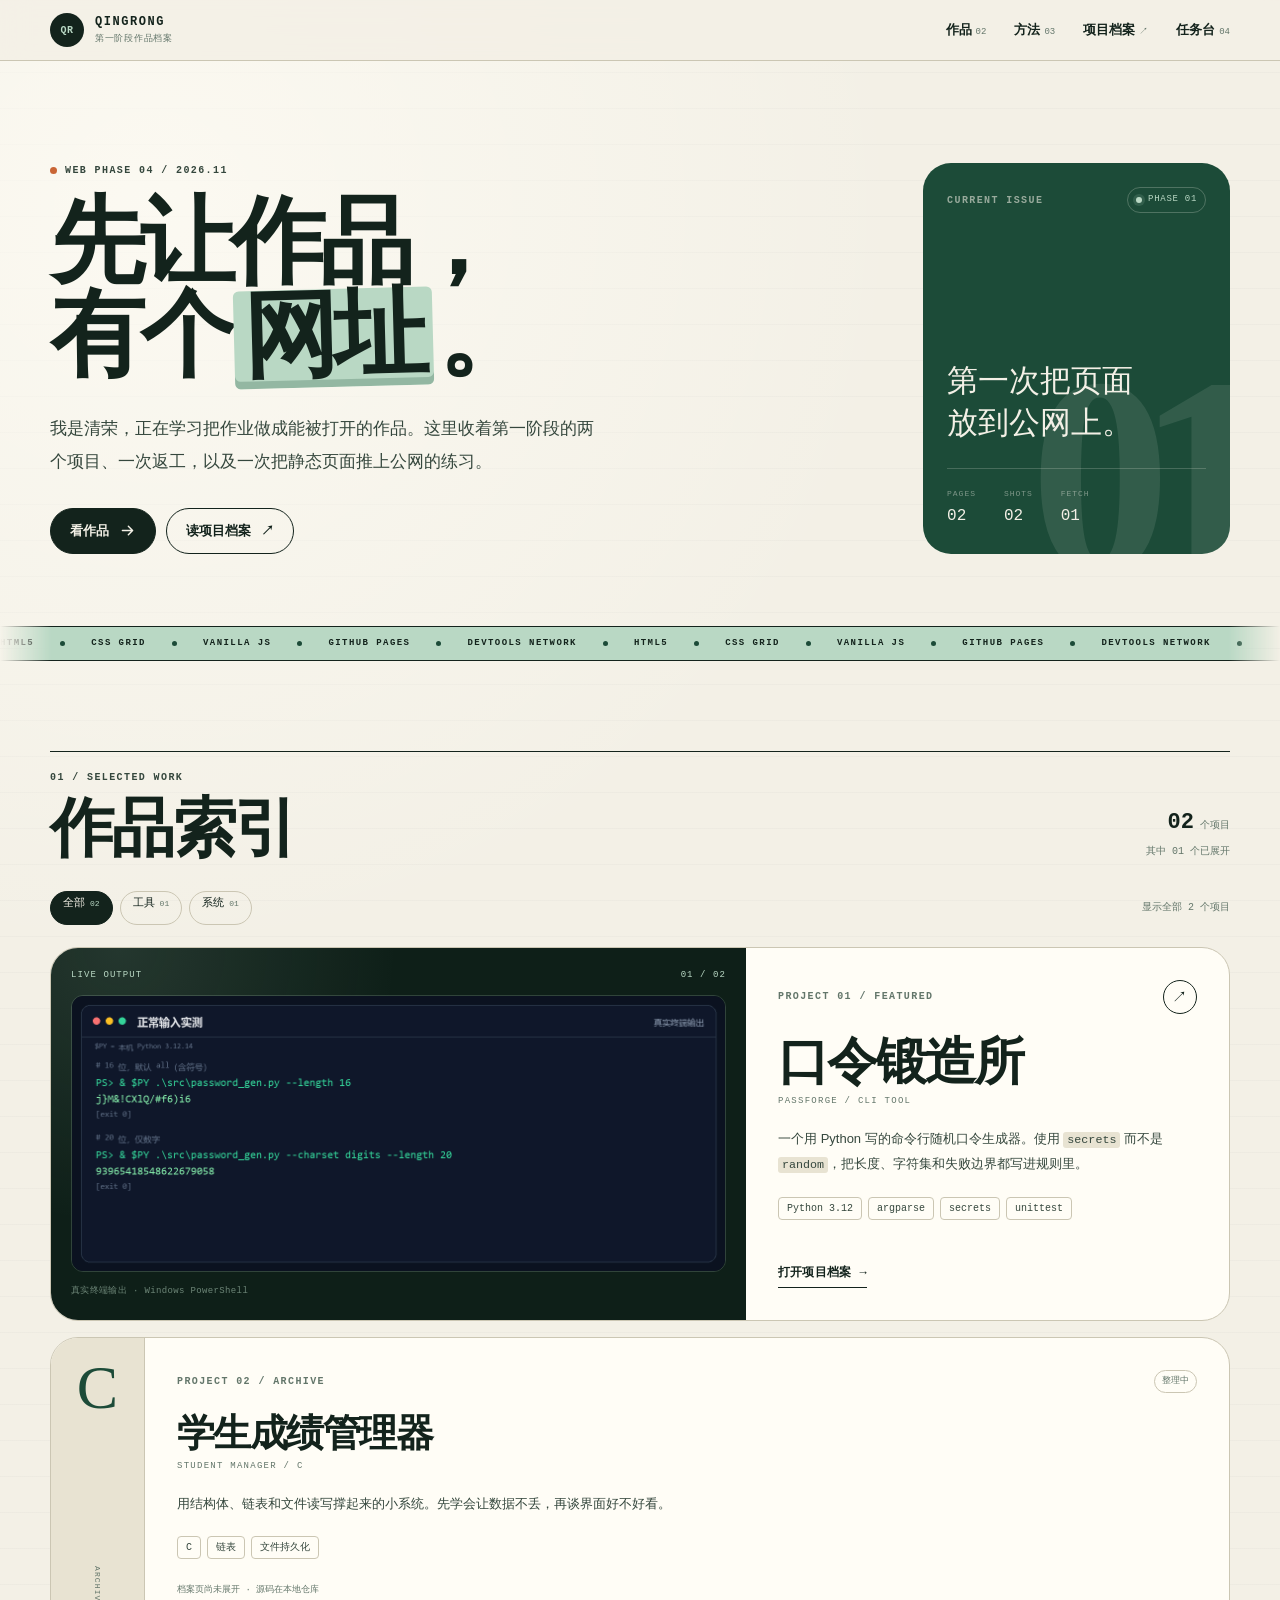
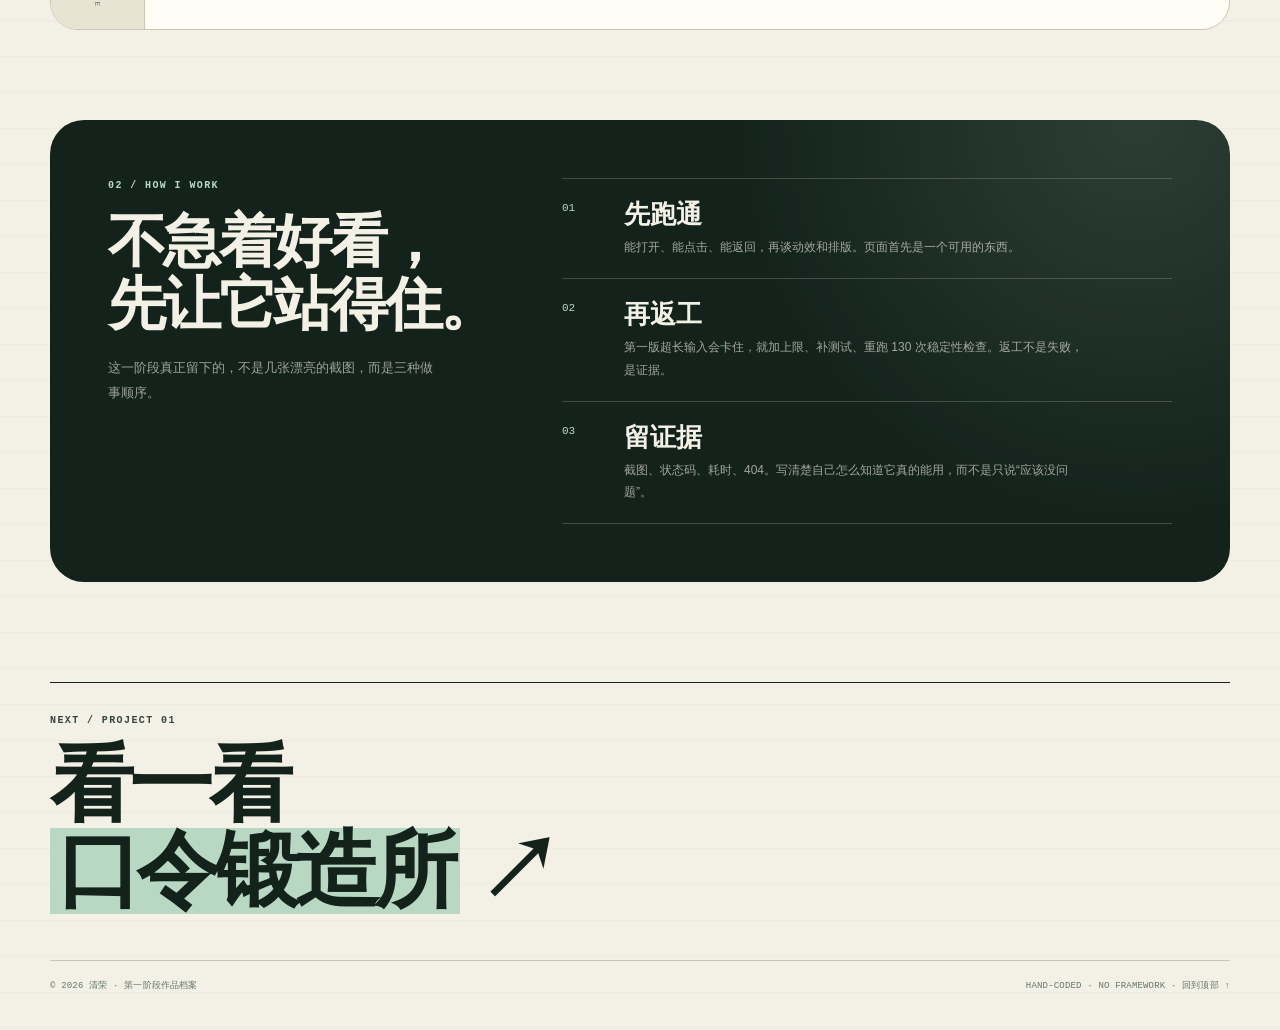
==== commit d00a5361: "feat: connect task board to Flask API with CORS" ====
--- a/index.html
+++ b/index.html
@@ -25,6 +25,7 @@
         <a href="#work">作品 <span>02</span></a>
         <a href="#method">方法 <span>03</span></a>
         <a href="project.html">项目档案 <span aria-hidden="true">↗</span></a>
+        <a href="tasks.html">任务台 <span>04</span></a>
       </nav>
     </div>
   </header>
--- a/css/style.css
+++ b/css/style.css
@@ -1766,7 +1766,9 @@
 
   .ticker__track {
     gap: 20px;
-    animation-duration: 24s;
+    padding-left: 16px;
+    animation: none;
+    transform: none;
   }
 
   .section-head {
